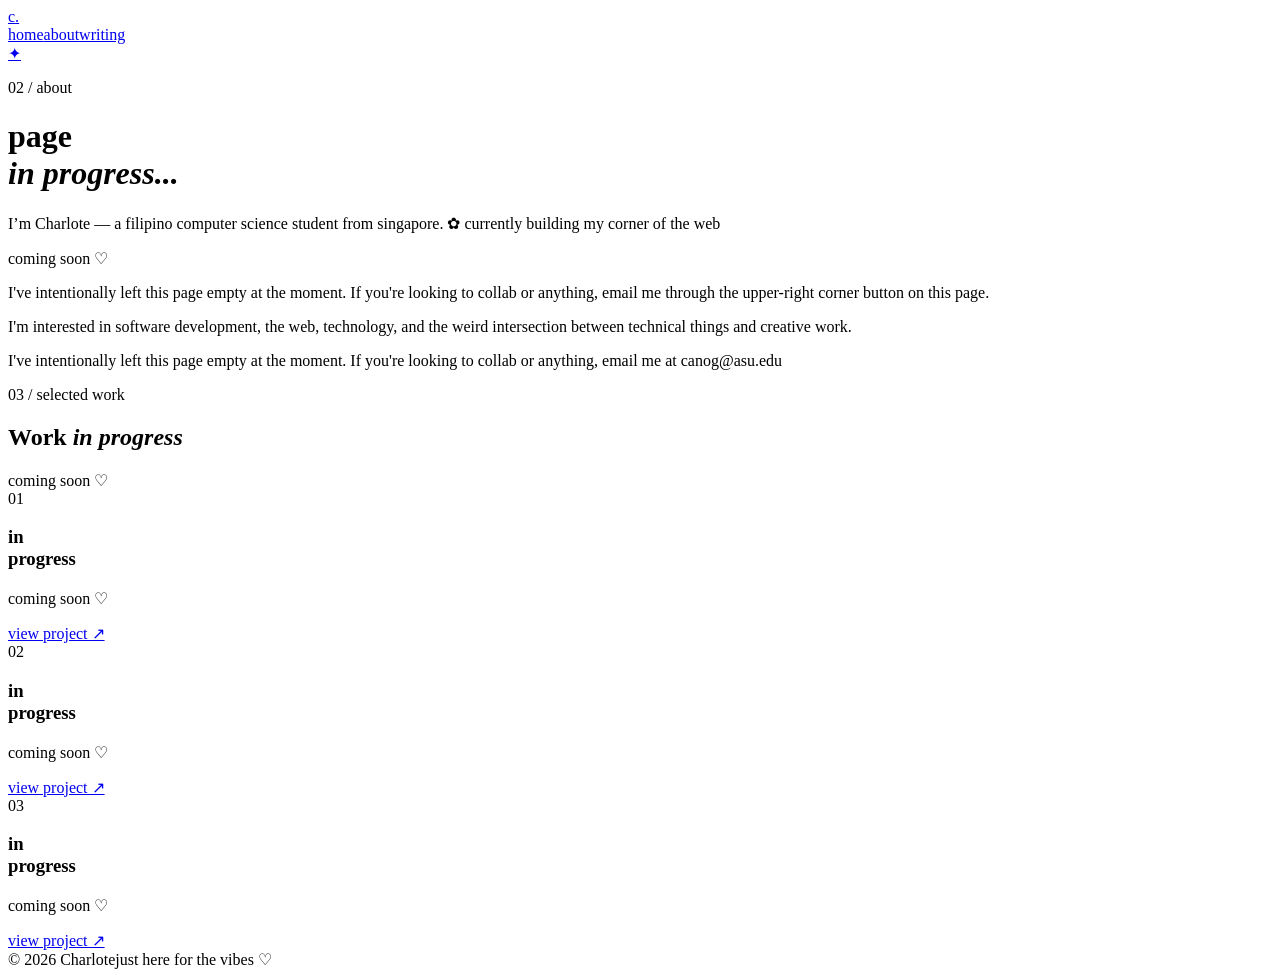
==== about.html @ 07c4564e "Add files via upload" ====
<!DOCTYPE html>
<html lang="en">
<head>
  <meta charset="UTF-8">
  <meta name="viewport" content="width=device-width, initial-scale=1.0">
  <title>About — Charlote</title>
  <link rel="preconnect" href="https://fonts.googleapis.com">
  <link rel="preconnect" href="https://fonts.gstatic.com" crossorigin>
  <link href="https://fonts.googleapis.com/css2?family=DM+Sans:wght@400;500;600&family=Playfair+Display:ital,wght@0,500;0,600;1,500&display=swap" rel="stylesheet">
  <link rel="stylesheet" href="css/style.css">
</head>
<body>
<div class="site-shell">
<header class="nav">
  <a class="logo" href="index.html">c<span>.</span></a>
  <nav><a href="index.html">home</a><a href="about.html" class="active">about</a><a href="writing.html">writing</a></nav>
  <a class="nav-dot" href="mailto:canog@asu.edu">✦</a>
</header>

<main class="inner-page">
  <div class="page-heading">
    <p class="eyebrow">02 / about</p>
    <h1>page<br><em>in progress...</em></h1>
    <p>I’m Charlote — a filipino computer science student from singapore. ✿ currently building my corner of the web</p>
  </div>

  <section class="about-layout">
    <div class="about-note">
      <span>coming soon ♡</span>
      <p>I've intentionally left this page empty at the moment. If you're looking to collab or anything, email me through the upper-right corner button on this page.</p>
    </div>
    <div class="about-text">
      <p>I'm interested in software development, the web, technology, and the weird intersection between technical things and creative work.</p>
      <p>I've intentionally left this page empty at the moment. If you're looking to collab or anything, email me at canog@asu.edu</p>
    </div>
  </section>

  <section class="work-section">
    <div class="section-row"><div><p class="section-kicker">03 / selected work</p><h2>Work <em>in progress</em></h2></div><span class="tiny-note">coming soon ♡</span></div>
    <div class="work-grid">
      <article class="work-card tall"><span>01</span><h3>in<br>progress</h3><p>coming soon ♡</p><a href="#">view project ↗</a></article>
      <article class="work-card"><span>02</span><h3>in<br>progress</h3><p>coming soon ♡</p><a href="#">view project ↗</a></article>
      <article class="work-card"><span>03</span><h3>in<br>progress</h3><p>coming soon ♡</p><a href="#">view project ↗</a></article>
    </div>
  </section>
</main>
<footer class="footer"><span>© 2026 Charlote</span><span>just here for the vibes ♡</span></footer>
</div>
<script src="js/script.js"></script>
</body>
</html>
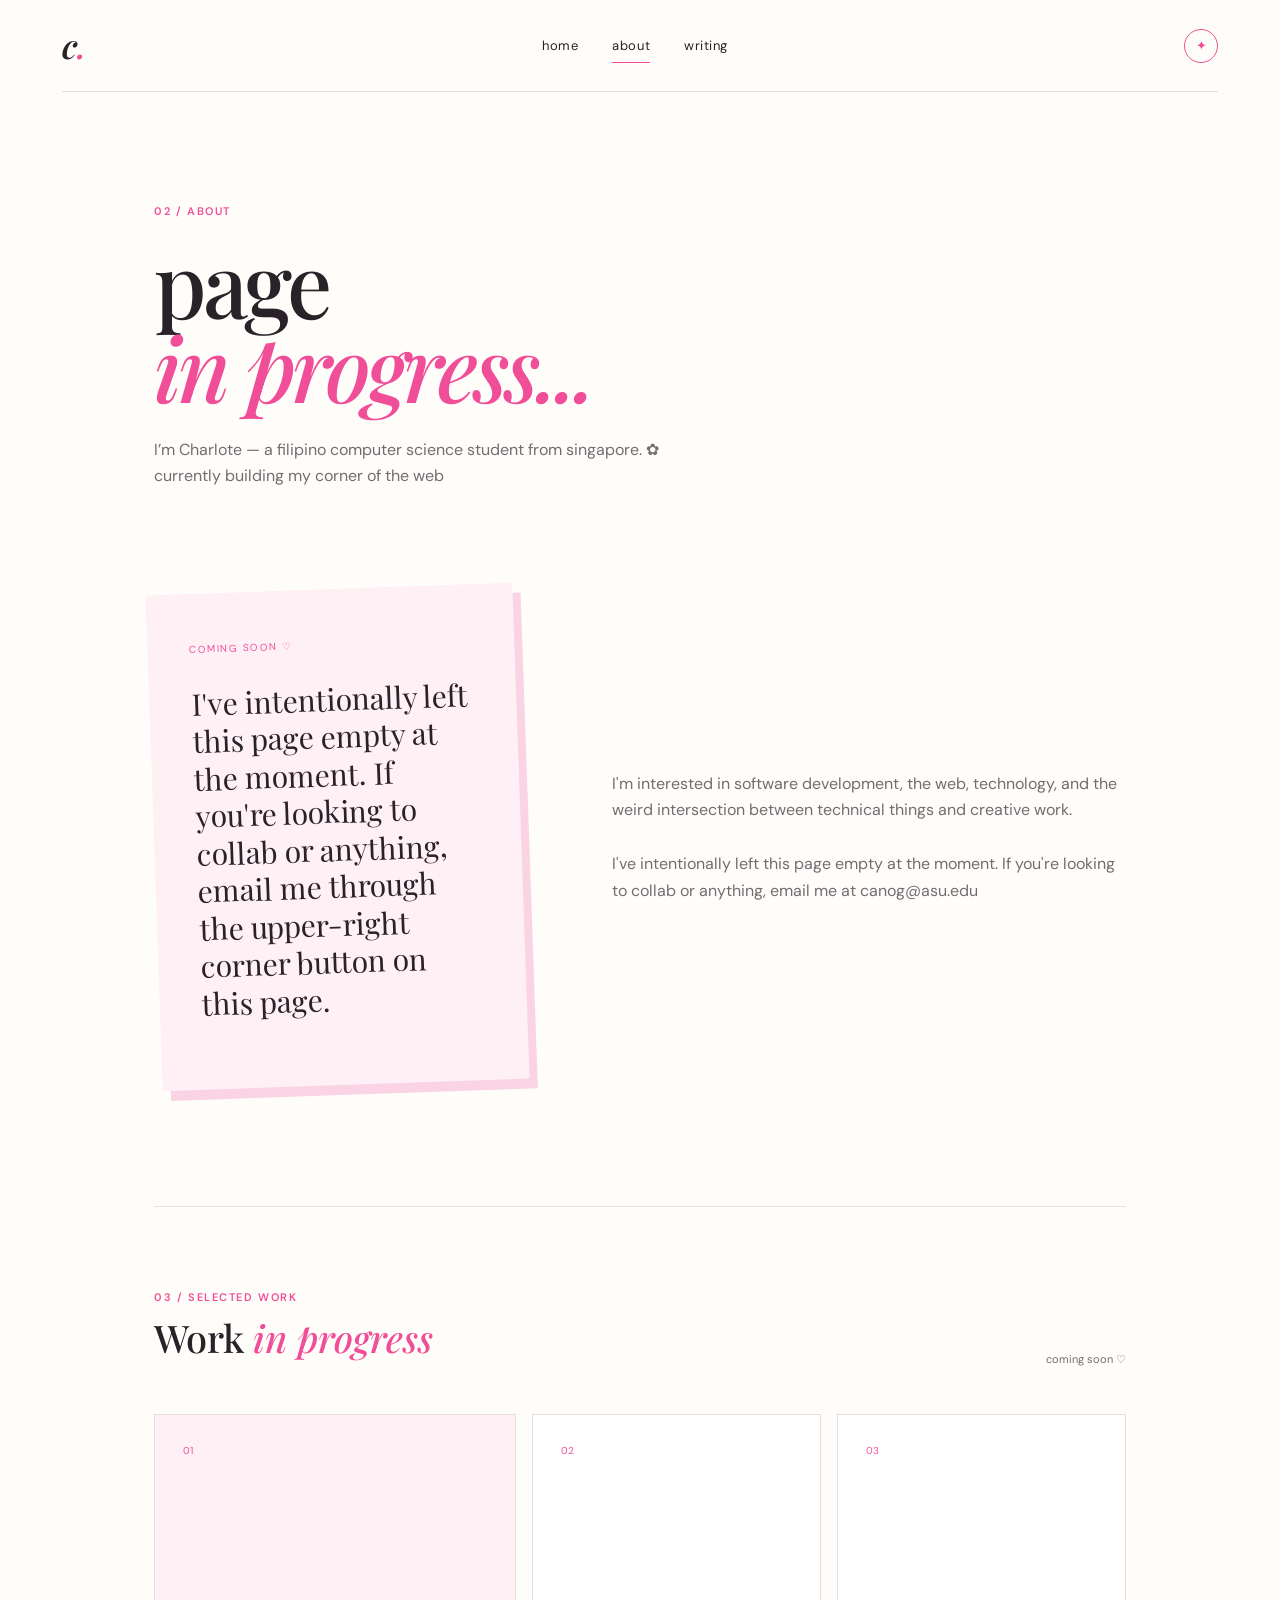
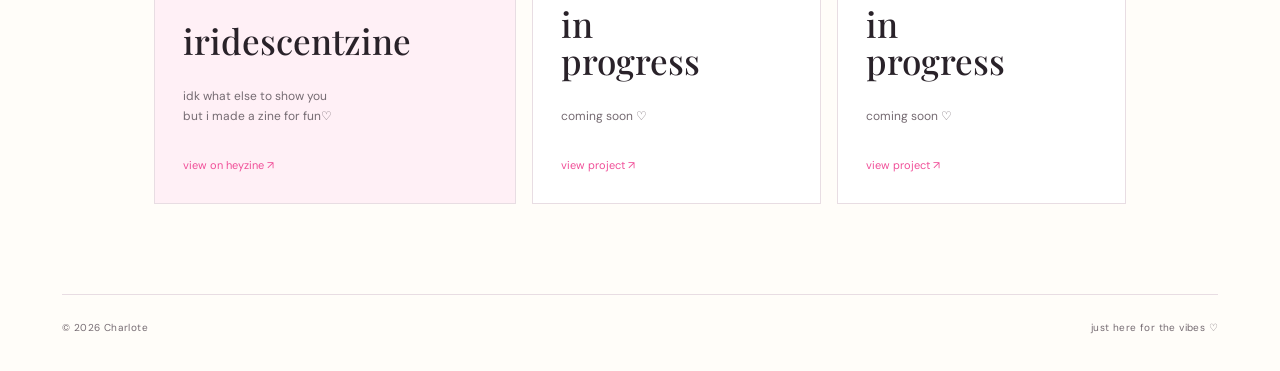
==== commit 6a83ac32: "Update about.html" ====
--- a/about.html
+++ b/about.html
@@ -38,7 +38,7 @@
   <section class="work-section">
     <div class="section-row"><div><p class="section-kicker">03 / selected work</p><h2>Work <em>in progress</em></h2></div><span class="tiny-note">coming soon ♡</span></div>
     <div class="work-grid">
-      <article class="work-card tall"><span>01</span><h3>in<br>progress</h3><p>coming soon ♡</p><a href="#">view project ↗</a></article>
+      <article class="work-card tall"><span>01</span><h3>iridescentzine</h3><p>idk what else to show you<br>but i made a zine for fun♡</p><a href="https://heyzine.com/flip-book/e28d22da8d.html">view on heyzine ↗</a></article>
       <article class="work-card"><span>02</span><h3>in<br>progress</h3><p>coming soon ♡</p><a href="#">view project ↗</a></article>
       <article class="work-card"><span>03</span><h3>in<br>progress</h3><p>coming soon ♡</p><a href="#">view project ↗</a></article>
     </div>
--- a/css/style.css
+++ b/css/style.css
@@ -0,0 +1,132 @@
+/* CHARLOTE'S PERSONAL SITE
+   Main accent: #F04E98
+*/
+:root{
+  --pink:#F04E98;
+  --pink-light:#FAD4E5;
+  --pink-soft:#FFF0F6;
+  --cream:#FFFDF9;
+  --ink:#292229;
+  --muted:#756B72;
+  --line:#E8DDE3;
+  --white:#fff;
+}
+*{box-sizing:border-box}
+html{scroll-behavior:smooth}
+body{margin:0;background:var(--cream);color:var(--ink);font-family:"DM Sans",sans-serif;font-size:15px;line-height:1.65}
+a{color:inherit;text-decoration:none}
+.site-shell{max-width:1240px;margin:auto;padding:0 42px}
+.nav{height:92px;display:flex;align-items:center;justify-content:space-between;border-bottom:1px solid var(--line)}
+.logo{font-family:"Playfair Display",serif;font-size:34px;font-weight:600;font-style:italic}
+.logo span{color:var(--pink)}
+.nav nav{display:flex;gap:34px;font-size:13px;text-transform:lowercase;letter-spacing:.04em}
+.nav nav a{position:relative;padding:8px 0}
+.nav nav a:after{content:"";position:absolute;left:0;bottom:1px;width:0;height:1px;background:var(--pink);transition:.25s}
+.nav nav a:hover:after,.nav nav a.active:after{width:100%}
+.nav-dot{width:34px;height:34px;border:1px solid var(--pink);border-radius:50%;display:grid;place-items:center;color:var(--pink);font-size:13px;transition:.25s}
+.nav-dot:hover{background:var(--pink);color:white;transform:rotate(12deg)}
+
+.home{min-height:calc(100vh - 150px);position:relative;padding:13vh 8% 9vh;display:flex;flex-direction:column;justify-content:center}
+.hero{max-width:720px;position:relative;z-index:1}
+.eyebrow,.section-kicker,.post-meta{font-size:11px;letter-spacing:.14em;text-transform:uppercase;color:var(--pink);font-weight:600}
+.hero h1,.page-heading h1{font-family:"Playfair Display",serif;font-size:clamp(60px,8vw,108px);line-height:.94;font-weight:500;letter-spacing:-.045em;margin:20px 0 28px}
+h1 em,h2 em{font-style:italic;color:var(--pink)}
+.hero-copy{max-width:560px;color:var(--muted);font-size:17px;line-height:1.8}
+.hero-links{display:flex;align-items:center;gap:28px;margin-top:35px}
+.pill{background:var(--pink);color:white;padding:13px 20px;border-radius:999px;font-size:12px;box-shadow:0 8px 22px rgba(240,78,152,.16);transition:.25s}
+.pill:hover{transform:translateY(-3px);box-shadow:0 12px 28px rgba(240,78,152,.24)}
+.pill span{margin-left:10px}
+.text-link{font-size:12px;border-bottom:1px solid var(--ink);padding-bottom:3px;transition:.2s}
+.text-link:hover{color:var(--pink);border-color:var(--pink)}
+.home-note{position:absolute;font-size:11px;color:var(--muted);line-height:1.5}
+.home-note strong{color:var(--ink);font-weight:600}
+.note-one{right:10%;top:24%;transform:rotate(4deg);padding:13px;background:var(--pink-soft);border-left:2px solid var(--pink)}
+.note-two{left:4%;top:23%;transform:rotate(-8deg);color:var(--pink)}
+.scrapbook-stamp{position:absolute;right:8%;bottom:18%;font-family:"Playfair Display",serif;font-style:italic;text-align:center;transform:rotate(-7deg);font-size:13px;color:var(--muted)}
+.scrapbook-stamp span{font-size:17px;color:var(--pink)}
+.home-lower{display:grid;grid-template-columns:1fr 2fr;gap:60px;margin-top:15vh;padding-top:45px;border-top:1px solid var(--line)}
+.home-lower h2,.work-section h2{font-family:"Playfair Display",serif;font-size:38px;line-height:1.1;font-weight:500;margin:10px 0}
+.mini-grid{display:grid;grid-template-columns:repeat(3,1fr);gap:14px}
+.mini-card{min-height:150px;padding:20px;background:var(--white);border:1px solid var(--line);transition:.25s}
+.mini-card:hover{transform:translateY(-5px);border-color:var(--pink-light)}
+.mini-card span{font-size:10px;color:var(--pink)}
+.mini-card strong{display:block;font-family:"Playfair Display",serif;font-size:22px;font-weight:500;margin-top:24px}
+.mini-card p{font-size:11px;color:var(--muted);margin:3px 0}
+
+.inner-page{padding:11vh 8% 10vh}
+.page-heading{max-width:760px;margin-bottom:100px}
+.page-heading h1{font-size:clamp(58px,7vw,92px);margin-bottom:28px}
+.page-heading>p:last-child{max-width:520px;color:var(--muted);font-size:16px}
+.about-layout{display:grid;grid-template-columns:1fr 1.4fr;gap:90px;align-items:center;padding-bottom:120px}
+.about-note{background:var(--pink-soft);padding:42px;transform:rotate(-2deg);box-shadow:8px 10px 0 var(--pink-light)}
+.about-note span{font-size:10px;letter-spacing:.15em;text-transform:uppercase;color:var(--pink)}
+.about-note p{font-family:"Playfair Display",serif;font-size:30px;line-height:1.25;margin:25px 0}
+.about-note small{font-size:11px;color:var(--muted)}
+.about-text{max-width:540px;color:var(--muted);font-size:16px}
+.about-text p+p{margin-top:28px}
+.work-section{border-top:1px solid var(--line);padding-top:70px}
+.section-row{display:flex;justify-content:space-between;align-items:end;margin-bottom:45px}
+.tiny-note{font-size:11px;color:var(--muted)}
+.work-grid{display:grid;grid-template-columns:1.25fr 1fr 1fr;gap:16px}
+.work-card{min-height:330px;padding:28px;background:var(--white);border:1px solid var(--line);display:flex;flex-direction:column;transition:.25s}
+.work-card:hover{transform:translateY(-6px);box-shadow:0 15px 35px rgba(41,34,41,.06)}
+.work-card.tall{background:var(--pink-soft);min-height:390px}
+.work-card>span{font-size:10px;color:var(--pink)}
+.work-card h3{font-family:"Playfair Display",serif;font-size:35px;font-weight:500;line-height:1.05;margin:auto 0 15px}
+.work-card p{font-size:12px;color:var(--muted);max-width:240px}
+.work-card a{font-size:11px;color:var(--pink);margin-top:18px}
+
+.writing-heading{margin-bottom:75px}
+.posts{max-width:1000px}
+.post{border:1px solid var(--line);background:var(--white)}
+.post.featured{display:grid;grid-template-columns:1fr 1.2fr;min-height:390px}
+.post-image{background:var(--pink-soft);display:grid;place-items:center;font-family:"Playfair Display",serif;font-size:65px;color:var(--pink)}
+.post-content{padding:50px;display:flex;flex-direction:column;justify-content:center}
+.post-content h2{font-family:"Playfair Display",serif;font-size:42px;line-height:1.08;font-weight:500;margin:12px 0 20px}
+.post-content p:not(.post-meta),.post.small p:not(.post-meta){color:var(--muted);font-size:13px;max-width:510px}
+.post-content .text-link{align-self:flex-start;margin-top:22px}
+.post-grid{display:grid;grid-template-columns:repeat(3,1fr);gap:16px;margin-top:16px}
+.post.small{padding:28px;min-height:280px;display:flex;flex-direction:column}
+.post.small h2{font-family:"Playfair Display",serif;font-size:28px;line-height:1.1;font-weight:500;margin:25px 0 10px}
+.post.small .text-link{align-self:flex-start;margin-top:auto}
+.post.offset{transform:translateY(35px)}
+
+.footer{border-top:1px solid var(--line);padding:25px 0 35px;display:flex;justify-content:space-between;color:var(--muted);font-size:10px;letter-spacing:.04em}
+
+@media(max-width:800px){
+  .site-shell{padding:0 20px}
+  .nav{height:76px}
+  .nav nav{gap:18px;font-size:12px}
+  .nav-dot{width:30px;height:30px}
+  .home{padding:13vh 4% 8vh;min-height:auto}
+  .hero h1{font-size:clamp(55px,16vw,82px)}
+  .hero-copy{font-size:15px}
+  .home-note,.scrapbook-stamp{display:none}
+  .home-lower{grid-template-columns:1fr;gap:25px;margin-top:13vh}
+  .mini-grid{grid-template-columns:1fr}
+  .mini-card{min-height:125px}
+  .mini-card strong{margin-top:16px}
+  .inner-page{padding:10vh 4% 9vh}
+  .page-heading{margin-bottom:65px}
+  .page-heading h1{font-size:clamp(55px,15vw,80px)}
+  .about-layout{grid-template-columns:1fr;gap:55px;padding-bottom:80px}
+  .about-note{padding:32px}
+  .about-note p{font-size:26px}
+  .work-grid{grid-template-columns:1fr}
+  .work-card,.work-card.tall{min-height:300px}
+  .section-row{display:block}
+  .tiny-note{display:block;margin-top:15px}
+  .post.featured{grid-template-columns:1fr;min-height:0}
+  .post-image{min-height:230px}
+  .post-content{padding:32px}
+  .post-content h2{font-size:34px}
+  .post-grid{grid-template-columns:1fr}
+  .post.offset{transform:none}
+  .post.small{min-height:250px}
+  .footer{font-size:9px}
+}
+@media(max-width:430px){
+  .nav nav{gap:13px}
+  .logo{font-size:30px}
+  .hero-links{flex-direction:column;align-items:flex-start;gap:20px}
+}
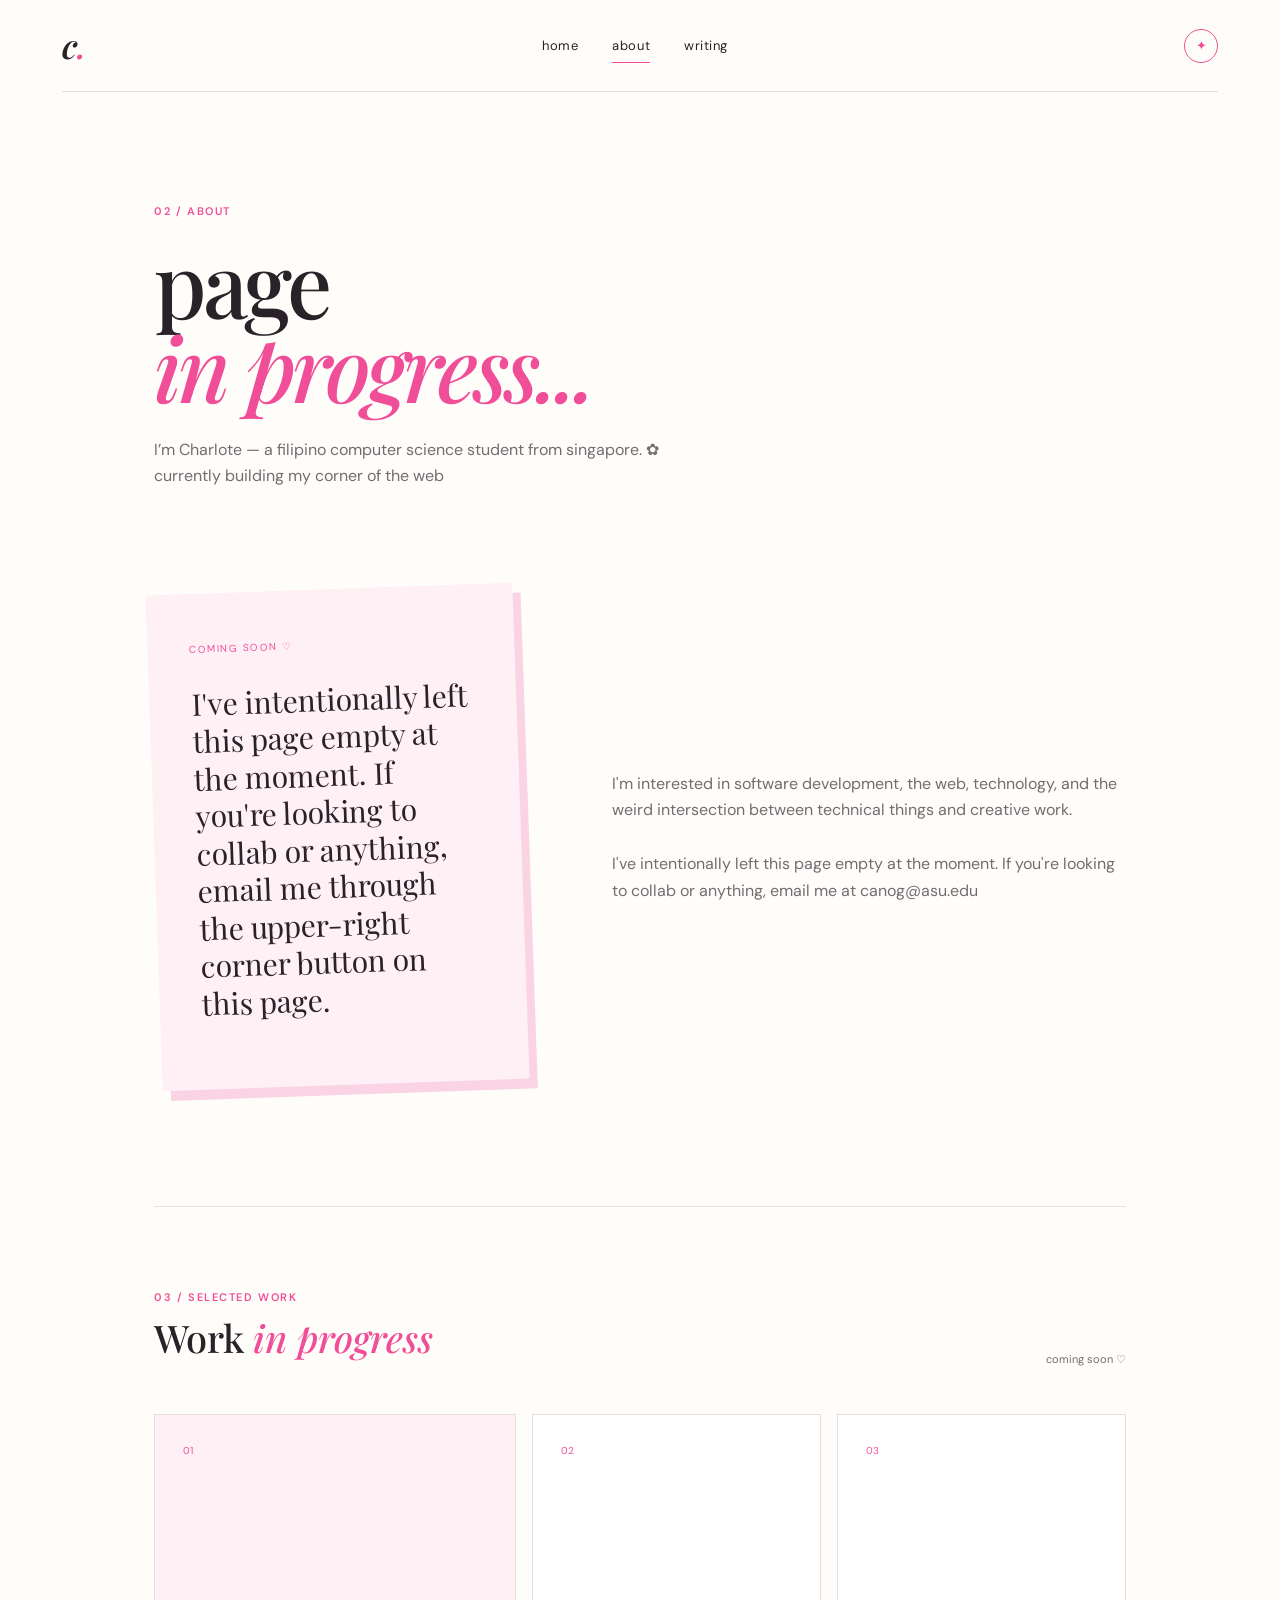
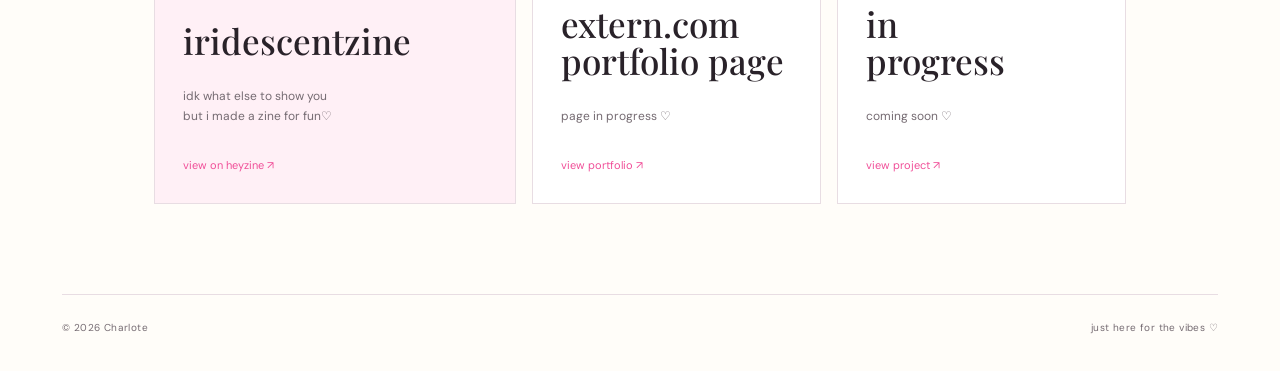
==== commit 0b9b6d97: "Update about.html" ====
--- a/about.html
+++ b/about.html
@@ -39,7 +39,7 @@
     <div class="section-row"><div><p class="section-kicker">03 / selected work</p><h2>Work <em>in progress</em></h2></div><span class="tiny-note">coming soon ♡</span></div>
     <div class="work-grid">
       <article class="work-card tall"><span>01</span><h3>iridescentzine</h3><p>idk what else to show you<br>but i made a zine for fun♡</p><a href="https://heyzine.com/flip-book/e28d22da8d.html">view on heyzine ↗</a></article>
-      <article class="work-card"><span>02</span><h3>in<br>progress</h3><p>coming soon ♡</p><a href="#">view project ↗</a></article>
+      <article class="work-card"><span>02</span><h3>extern.com<br>portfolio page</h3><p>page in progress ♡</p><a href="https://extern.com/portfolios/charlote-an">view portfolio ↗</a></article>
       <article class="work-card"><span>03</span><h3>in<br>progress</h3><p>coming soon ♡</p><a href="#">view project ↗</a></article>
     </div>
   </section>
